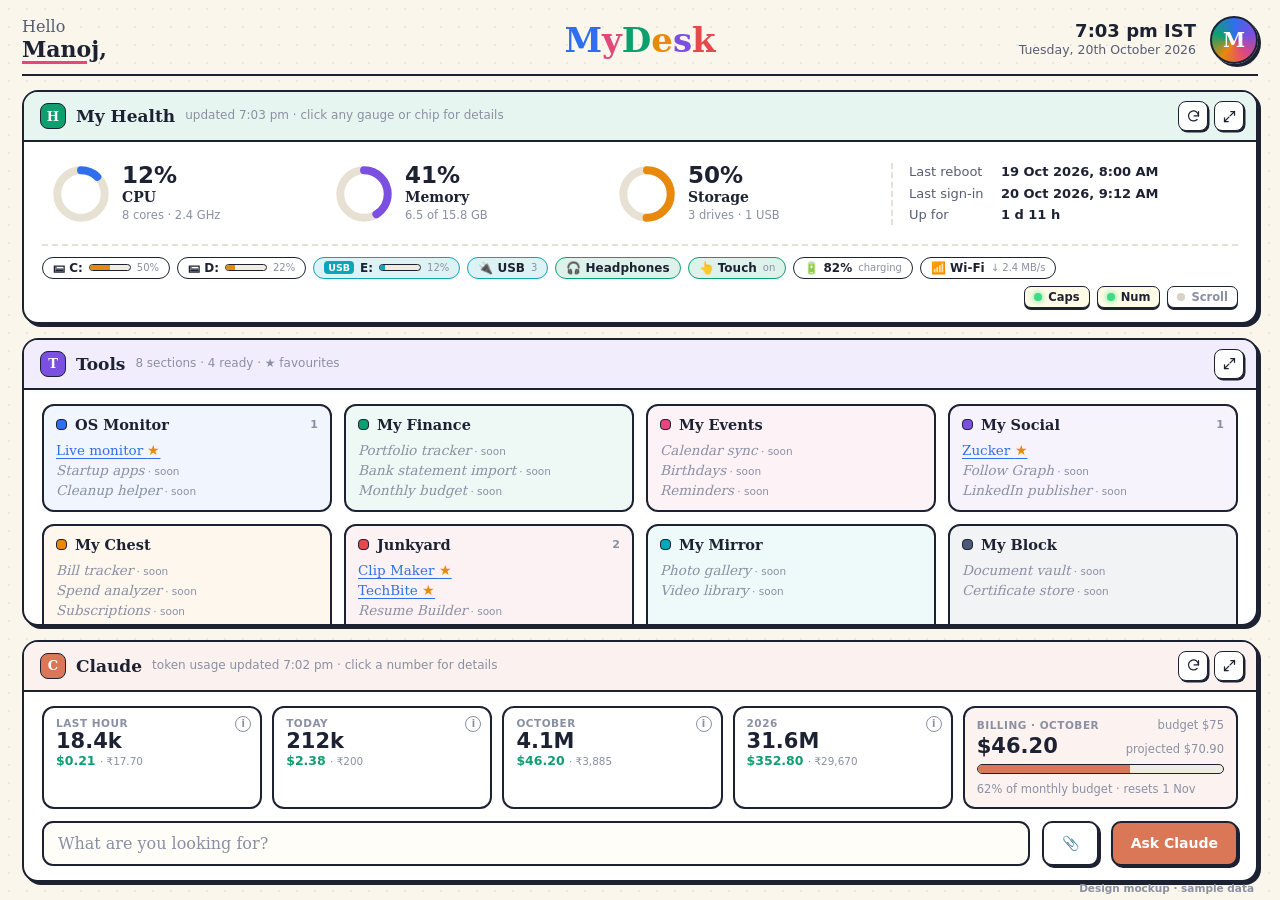
==== docs/design/lobby.html @ 80ab5604 "Design mockups: three-panel lobby (health, tools, Claude) with token usage Co-Authored-By: Claude Op" ====
<!doctype html>
<html lang="en">
<head>
<meta charset="utf-8">
<meta name="viewport" content="width=device-width, initial-scale=1">
<title>MyDesk Lobby Design</title>
<!-- Design mockup of the three-panel lobby. Open with #lobby, #health, #claude, #tokens or #max. Sample data only. -->
<style>
:root {
  --paper: #fbf6ec; --card: #fff; --ink: #1d2233; --ink-2: #565d73; --ink-3: #8a90a3; --line: #e7e1d4;
  --blue: #2f6fed; --green: #0e9f6e; --pink: #e3487a; --violet: #7b4fe0; --amber: #e8890c; --red: #e5484d;
  --cyan: #0aa5b8; --slate: #4b5876; --clay: #d97757;
  --serif: Cambria, Georgia, "DejaVu Serif", serif; --sans: "Segoe UI", system-ui, sans-serif;
}
* { box-sizing: border-box; }
body {
  margin: 0; height: 100vh; overflow: hidden; color: var(--ink); font: 14px/1.45 var(--sans);
  background: var(--paper) radial-gradient(rgba(29,34,51,.07) 1px, transparent 1px) 0 0 / 18px 18px;
}
.app { height: 100vh; display: grid; grid-template-rows: auto 1fr; gap: 14px; padding: 16px 22px 18px; }

/* header */
.top { display: grid; grid-template-columns: 1fr auto 1fr; align-items: center; padding-bottom: 10px; border-bottom: 2.5px solid var(--ink); }
.hello { font: 600 22px/1.15 var(--serif); }
.hello span { display: block; font-weight: 400; font-size: 16px; color: var(--ink-2); }
.hello b { text-decoration: underline 3px var(--pink); text-underline-offset: 4px; }
.brand { margin: 0; font: 700 34px/1 var(--serif); }
.who { justify-self: end; display: flex; gap: 14px; align-items: center; text-align: right; }
.who .t { font: 600 18px var(--sans); } .who .d { font-size: 12.5px; color: var(--ink-2); }
.avatar { width: 48px; height: 48px; border-radius: 50%; display: grid; place-items: center; color: #fff; font: 700 20px var(--serif);
  border: 2.5px solid var(--ink); box-shadow: 3px 3px 0 var(--ink);
  background: conic-gradient(var(--blue), var(--violet), var(--pink), var(--amber), var(--green), var(--blue)); }

/* panels */
.panels { min-height: 0; display: grid; gap: 14px; transition: grid-template-rows .3s; }
.panel { position: relative; min-height: 0; display: flex; flex-direction: column; background: var(--card);
  border: 2px solid var(--ink); border-radius: 16px; box-shadow: 3px 3px 0 var(--ink); overflow: hidden; }
.ph { display: flex; align-items: center; gap: 10px; padding: 9px 12px 9px 16px; border-bottom: 2px solid var(--ink);
  background: color-mix(in srgb, var(--pc) 10%, #fff); }
.ph .badge { width: 26px; height: 26px; border-radius: 8px; display: grid; place-items: center; background: var(--pc); color: #fff;
  border: 1.75px solid var(--ink); font: 700 13px var(--serif); }
.ph h2 { margin: 0; font: 700 17px var(--serif); }
.ph .meta { color: var(--ink-3); font-size: 12px; }
.ph .acts { margin-left: auto; display: flex; gap: 6px; }
.ib { width: 30px; height: 30px; display: grid; place-items: center; border: 1.75px solid var(--ink); border-radius: 8px; background: #fff;
  box-shadow: 1.5px 1.5px 0 var(--ink); cursor: pointer; }
.ib svg { width: 15px; height: 15px; stroke: var(--ink); fill: none; stroke-width: 2; stroke-linecap: round; stroke-linejoin: round; }
.ib.hint { outline: 3px solid color-mix(in srgb, var(--pc) 45%, transparent); outline-offset: 2px; }
.pb { flex: 1; min-height: 0; padding: 14px 18px; overflow: hidden; }
.panel.collapsed .pb { padding: 0 16px; display: flex; align-items: center; gap: 10px; overflow: hidden; }
.panel.collapsed .ph { border-bottom: none; }
.panel.collapsed { flex-direction: row; }
.panel.collapsed .ph { flex: none; background: none; padding-right: 8px; }
.panel.collapsed .acts { order: 9; margin-left: 0; padding-right: 10px; align-self: center; }
.panel.hidden { display: none; }

/* health */
.gauges { display: grid; grid-template-columns: repeat(3, 1fr) 1.3fr; gap: 16px; align-items: center; }
.g { display: flex; align-items: center; gap: 12px; padding: 6px 8px; border-radius: 12px; border: 2px solid transparent; cursor: pointer; }
.g.sel { border-color: var(--ink); background: color-mix(in srgb, var(--gc) 10%, #fff); box-shadow: 2px 2px 0 var(--ink); }
.g svg { width: 58px; height: 58px; transform: rotate(-90deg); flex: none; }
.g circle { fill: none; stroke-width: 6; }
.g b { display: block; font: 700 23px/1 var(--sans); } .g span { font: 600 14px var(--serif); } .g small { display: block; font-size: 11.5px; color: var(--ink-3); }
.facts { display: grid; gap: 3px; padding-left: 16px; border-left: 2px dashed var(--line); font-size: 13px; }
.facts div { display: flex; gap: 8px; } .facts span { color: var(--ink-2); min-width: 84px; }
.inds { display: flex; flex-wrap: wrap; gap: 7px; align-items: center; margin-top: 12px; padding-top: 11px; border-top: 2px dashed var(--line); }
.chip { display: inline-flex; align-items: center; gap: 6px; padding: 3px 10px; border: 1.75px solid var(--ink); border-radius: 999px;
  background: #fff; font: 600 12px var(--sans); white-space: nowrap; cursor: pointer; }
.chip small { color: var(--ink-3); font-weight: 500; }
.chip .bar { width: 42px; height: 7px; border: 1.25px solid var(--ink); border-radius: 9px; background: #f1ece1; overflow: hidden; }
.chip .bar i { display: block; height: 100%; background: var(--amber); }
.chip.usb { background: color-mix(in srgb, var(--cyan) 14%, #fff); border-color: var(--cyan); }
.chip.usb .bar i { background: var(--cyan); }
.chip.green { background: color-mix(in srgb, var(--green) 14%, #fff); border-color: var(--green); }
.tagx { font: 800 9.5px var(--sans); color: #fff; background: var(--cyan); border-radius: 4px; padding: 1px 4px; }
.key { display: inline-flex; align-items: center; gap: 6px; padding: 3px 9px; border: 1.75px solid var(--ink); border-radius: 7px;
  box-shadow: 0 2px 0 var(--ink); background: #fff; font: 700 11.5px var(--sans); color: var(--ink-3); }
.key::before { content: ""; width: 8px; height: 8px; border-radius: 50%; background: #d9d3c5; }
.key.lit { color: var(--ink); background: #fffbe6; } .key.lit::before { background: #3ddc84; box-shadow: 0 0 6px #3ddc84; }
.keys { margin-left: auto; display: flex; gap: 7px; }

/* tools */
.toolgrid { display: grid; grid-template-columns: repeat(4, 1fr); gap: 12px; height: 100%; }
.sec { border: 2px solid var(--ink); border-radius: 12px; padding: 10px 12px; background: color-mix(in srgb, var(--sc) 7%, #fff); }
.sec h3 { margin: 0 0 7px; display: flex; align-items: center; gap: 8px; font: 700 14.5px var(--serif); }
.sec h3 i { width: 11px; height: 11px; border-radius: 4px; background: var(--sc); border: 1.5px solid var(--ink); }
.sec h3 small { margin-left: auto; font: 600 11px var(--sans); color: var(--ink-3); }
.sec a { display: block; padding: 2px 0; color: var(--blue); text-decoration: underline; text-underline-offset: 3px; font: 500 13.5px var(--serif); }
.sec a.soon { color: var(--ink-3); text-decoration: none; font-style: italic; }
.sec a.soon::after { content: " · soon"; font: 500 10.5px var(--sans); }
.star { color: var(--amber); text-decoration: none !important; }

/* collapsed strips */
.strip-label { font: 700 11px var(--sans); color: var(--ink-3); text-transform: uppercase; letter-spacing: .5px; white-space: nowrap; }
.note { display: inline-flex; align-items: center; gap: 7px; padding: 4px 11px; border-radius: 999px; border: 1.75px solid var(--ink);
  background: #fff; font: 500 12.5px var(--sans); white-space: nowrap; }
.note .dot { width: 8px; height: 8px; border-radius: 50%; background: var(--nc, var(--red)); }
.note time { color: var(--ink-3); font-size: 11.5px; }
.fav { display: inline-flex; align-items: center; gap: 7px; padding: 4px 11px; border-radius: 9px; border: 1.75px solid var(--ink);
  background: color-mix(in srgb, var(--sc) 14%, #fff); box-shadow: 1.5px 1.5px 0 var(--ink); font: 700 12.5px var(--serif); white-space: nowrap; }
.fav i { width: 9px; height: 9px; border-radius: 3px; background: var(--sc); border: 1.25px solid var(--ink); }
.vr { width: 2px; align-self: stretch; margin: 10px 4px; background: var(--line); }
.mini { display: inline-flex; gap: 5px; align-items: baseline; font: 600 12.5px var(--sans); white-space: nowrap; }
.mini b { font-size: 15px; }
.mini-ring { width: 18px; height: 18px; border-radius: 50%; background: conic-gradient(var(--c) calc(var(--p) * 1%), #e7e1d4 0); align-self: center; }

/* claude */
.prompt { display: flex; gap: 12px; align-items: center; }
.prompt .in { flex: 1; padding: 11px 14px; border: 2.5px solid var(--ink); border-radius: 11px; background: #fffdf8; font: 400 16px var(--serif); color: var(--ink-3); }
.btn { padding: 10px 18px; border: 2px solid var(--ink); border-radius: 10px; background: var(--clay); color: #fff; font-weight: 700; box-shadow: 2px 2px 0 var(--ink); white-space: nowrap; }
.btn.ghost { background: #fff; color: var(--ink); }
.usage { display: grid; grid-template-columns: repeat(4, 1fr) 1.25fr; gap: 10px; margin-bottom: 12px; }
.stat { position: relative; padding: 9px 12px; border: 2px solid var(--ink); border-radius: 12px; background: #fff; cursor: pointer; }
.stat.sel { background: color-mix(in srgb, var(--clay) 12%, #fff); box-shadow: 2px 2px 0 var(--ink); }
.stat .k { font: 700 10.5px var(--sans); color: var(--ink-3); text-transform: uppercase; letter-spacing: .5px; }
.stat .v { font: 700 21px/1.15 var(--sans); font-variant-numeric: tabular-nums; }
.stat .c { font: 600 12.5px var(--sans); color: var(--green); }
.stat .c small { color: var(--ink-3); font-weight: 500; }
.stat .info { position: absolute; top: 8px; right: 9px; width: 16px; height: 16px; border-radius: 50%; border: 1.5px solid var(--ink-3);
  font: 700 10px/13px var(--sans); text-align: center; color: var(--ink-3); }
.bill { padding: 9px 12px; border: 2px solid var(--ink); border-radius: 12px; background: color-mix(in srgb, var(--clay) 9%, #fff); }
.bill .row { display: flex; justify-content: space-between; align-items: baseline; }
.bill .v { font: 700 21px/1.15 var(--sans); }
.meter { height: 10px; border: 1.5px solid var(--ink); border-radius: 9px; background: #f1ece1; overflow: hidden; margin: 6px 0 4px; }
.meter i { display: block; height: 100%; background: var(--clay); }
.bill small { color: var(--ink-3); font-size: 11.5px; }
.stat-k { font: 700 10.5px var(--sans); color: var(--ink-3); text-transform: uppercase; letter-spacing: .5px; }

.cl-grid { display: grid; grid-template-columns: 1fr 470px; gap: 16px; height: 100%; min-height: 0; }
.chat { display: flex; flex-direction: column; gap: 10px; min-height: 0; }
.msgs { flex: 1; min-height: 0; overflow: hidden; display: flex; flex-direction: column; gap: 10px; padding: 4px 2px; }
.m { max-width: 82%; padding: 10px 14px; border: 2px solid var(--ink); border-radius: 14px; font-size: 13.5px; }
.m.u { align-self: flex-end; background: #eef3ff; border-bottom-right-radius: 4px; }
.m.a { align-self: flex-start; background: #fff; border-bottom-left-radius: 4px; }
.m .tk { display: block; margin-top: 5px; font: 600 11px var(--sans); color: var(--ink-3); }
.m ul { margin: 6px 0 0; padding-left: 18px; }
.side { display: flex; flex-direction: column; gap: 12px; min-height: 0; }
.card { border: 2px solid var(--ink); border-radius: 12px; padding: 11px 14px; background: #fff; }
.card h4 { margin: 0 0 8px; font: 700 14px var(--serif); display: flex; align-items: center; }
.card h4 small { margin-left: auto; font: 500 11.5px var(--sans); color: var(--ink-3); }
.s4 { display: grid; grid-template-columns: 1fr 1fr; gap: 9px; }
.chart svg { display: block; width: 100%; height: auto; }
.legend { display: flex; gap: 14px; font-size: 11.5px; color: var(--ink-2); margin-top: 4px; }
.legend i { display: inline-block; width: 10px; height: 10px; border-radius: 3px; margin-right: 5px; vertical-align: -1px; border: 1px solid var(--ink); }

/* token meta popover */
.pop { position: absolute; z-index: 5; width: 430px; padding: 14px 16px; background: #fff; border: 2.5px solid var(--ink); border-radius: 14px; box-shadow: 5px 5px 0 var(--ink); }
.pop::before { content: ""; position: absolute; top: -9px; left: var(--ax, 46px); width: 14px; height: 14px; background: #fff; border-left: 2.5px solid var(--ink); border-top: 2.5px solid var(--ink); transform: rotate(45deg); }
.pop h4 { margin: 0 0 2px; font: 700 16px var(--serif); display: flex; }
.pop h4 small { margin-left: auto; font: 500 12px var(--sans); color: var(--ink-3); }
.pop .sub { color: var(--ink-3); font-size: 12px; margin-bottom: 10px; }
.pop table { width: 100%; border-collapse: collapse; font-size: 13px; }
.pop td, .pop th { padding: 5px 4px; border-top: 1px solid var(--line); text-align: left; }
.pop th { font: 700 10.5px var(--sans); color: var(--ink-3); text-transform: uppercase; letter-spacing: .4px; border-top: none; }
.pop td.n, .pop th.n { text-align: right; font-variant-numeric: tabular-nums; }
.pop tr.tot td { font-weight: 700; border-top: 2px solid var(--ink); }
.split { display: flex; height: 14px; border: 1.5px solid var(--ink); border-radius: 8px; overflow: hidden; margin: 6px 0 4px; }
.split i { display: block; height: 100%; }

/* health detail */
.hd { display: grid; grid-template-columns: 1.35fr 1fr; gap: 14px; margin-top: 14px; }
.drv { display: grid; grid-template-columns: 92px 1fr 150px; gap: 10px; align-items: center; padding: 6px 0; border-top: 1px solid var(--line); font-size: 13px; }
.drv:first-of-type { border-top: none; }
.drv b { font-size: 14px; } .drv small { color: var(--ink-3); display: block; font-size: 11.5px; }
.drv .big { height: 12px; border: 1.5px solid var(--ink); border-radius: 9px; background: #f1ece1; overflow: hidden; }
.drv .big i { display: block; height: 100%; background: var(--amber); }
.ev { display: grid; grid-template-columns: 52px 18px 1fr; gap: 6px; padding: 4px 0; font-size: 13px; align-items: center; }
.ev time { color: var(--ink-3); font-variant-numeric: tabular-nums; font-size: 12px; }
.ev .d { width: 10px; height: 10px; border-radius: 50%; border: 1.5px solid var(--ink); background: var(--ec); }
.devs { display: grid; grid-template-columns: 1fr 1fr; gap: 6px 14px; font-size: 13px; }
.devs div { display: flex; gap: 8px; align-items: center; }
.devs small { color: var(--ink-3); margin-left: auto; }
.cores { display: grid; grid-template-columns: repeat(8, 1fr); gap: 6px; height: 86px; align-items: end; }
.cores div { position: relative; height: 100%; border: 1.5px solid var(--ink); border-radius: 6px; background: #f1ece1; overflow: hidden; }
.cores i { position: absolute; left: 0; right: 0; bottom: 0; background: var(--blue); }
.procs { width: 100%; border-collapse: collapse; font-size: 13px; }
.procs td, .procs th { padding: 5px 6px; border-top: 1px solid var(--line); text-align: left; }
.procs th { border-top: none; font: 700 10.5px var(--sans); color: var(--ink-3); text-transform: uppercase; }
.procs .n { text-align: right; font-variant-numeric: tabular-nums; }

.callout { position: absolute; z-index: 9; background: var(--ink); color: #fff; font: 600 12px var(--sans); padding: 5px 10px; border-radius: 8px; white-space: nowrap; }
.callout::after { content: ""; position: absolute; width: 8px; height: 8px; background: var(--ink); transform: rotate(45deg); }
.callout.down::after { left: 18px; bottom: -4px; } .callout.up::after { left: 18px; top: -4px; } .callout.right::after { right: -4px; top: 9px; }
.sample { position: fixed; right: 26px; bottom: 6px; font: 600 10.5px var(--sans); color: var(--ink-3); }
</style>
</head>
<body>
<div class="app">
  <header class="top">
    <div class="hello"><span>Hello</span><b>Manoj</b>,</div>
    <h1 class="brand"><span style="color:var(--blue)">M</span><span style="color:var(--pink)">y</span><span style="color:var(--green)">D</span><span style="color:var(--amber)">e</span><span style="color:var(--violet)">s</span><span style="color:var(--red)">k</span></h1>
    <div class="who"><div><div class="t">7:03 pm IST</div><div class="d">Tuesday, 20th October 2026</div></div><div class="avatar">M</div></div>
  </header>
  <main class="panels" id="panels"></main>
</div>
<div class="sample">Design mockup · sample data</div>

<script>
const STATE = (location.hash || "#lobby").slice(1);
const I = {
  refresh: '<svg viewBox="0 0 24 24"><path d="M20 11a8 8 0 1 0-2.3 5.7"/><path d="M20 4v7h-7"/></svg>',
  max: '<svg viewBox="0 0 24 24"><path d="M14 4h6v6"/><path d="M10 20H4v-6"/><path d="M20 4l-7 7"/><path d="M4 20l7-7"/></svg>',
  restore: '<svg viewBox="0 0 24 24"><path d="M4 14h6v6"/><path d="M20 10h-6V4"/><path d="M14 10l7-7"/><path d="M3 21l7-7"/></svg>',
};
const ib = (k, title, hint) => `<button class="ib ${hint ? "hint" : ""}" title="${title}">${I[k]}</button>`;
function head(color, letter, title, meta, acts) {
  return `<div class="ph" style="--pc:${color}"><span class="badge">${letter}</span><h2>${title}</h2><span class="meta">${meta || ""}</span><div class="acts">${acts}</div></div>`;
}
const ring = (pct, color, label, val, detail, sel) => {
  const off = 113.1 * (1 - pct / 100);
  return `<div class="g ${sel ? "sel" : ""}" style="--gc:${color}"><svg viewBox="0 0 44 44"><circle cx="22" cy="22" r="18" stroke="#e7e1d4"/><circle cx="22" cy="22" r="18" stroke="${color}" stroke-linecap="round" stroke-dasharray="113.1" stroke-dashoffset="${off}"/></svg>
    <div><b>${val}</b><span>${label}</span><small>${detail}</small></div></div>`;
};

/* ---------- health ---------- */
function healthBody(sel) {
  return `<div class="gauges">
      ${ring(12, "var(--blue)", "CPU", "12%", "8 cores · 2.4 GHz", sel === "cpu")}
      ${ring(41, "var(--violet)", "Memory", "41%", "6.5 of 15.8 GB", sel === "mem")}
      ${ring(50, "var(--amber)", "Storage", "50%", "3 drives · 1 USB", sel === "disk")}
      <div class="facts"><div><span>Last reboot</span><b>19 Oct 2026, 8:00 AM</b></div><div><span>Last sign-in</span><b>20 Oct 2026, 9:12 AM</b></div><div><span>Up for</span><b>1 d 11 h</b></div></div>
    </div>
    <div class="inds">
      <span class="chip">🖴 C: <span class="bar"><i style="width:50%"></i></span><small>50%</small></span>
      <span class="chip">🖴 D: <span class="bar"><i style="width:22%"></i></span><small>22%</small></span>
      <span class="chip usb"><span class="tagx">USB</span> E: <span class="bar"><i style="width:12%"></i></span><small>12%</small></span>
      <span class="chip usb">🔌 USB <small>3</small></span>
      <span class="chip green">🎧 Headphones</span>
      <span class="chip green">👆 Touch <small>on</small></span>
      <span class="chip">🔋 82% <small>charging</small></span>
      <span class="chip">📶 Wi-Fi <small>↓ 2.4 MB/s</small></span>
      <span class="keys"><span class="key lit">Caps</span><span class="key lit">Num</span><span class="key">Scroll</span></span>
    </div>`;
}
function healthDetail() {
  return `<div class="hd">
    <div class="card"><h4>Drives <small>click a drive to open it</small></h4>
      <div class="drv"><div><b>C:</b><small>Windows · NTFS</small></div><div class="big"><i style="width:50%"></i></div><div>118 GB free of 237 GB</div></div>
      <div class="drv"><div><b>D:</b><small>Data · NTFS</small></div><div class="big"><i style="width:22%"></i></div><div>728 GB free of 931 GB</div></div>
      <div class="drv"><div><b>E: <span class="tagx">USB</span></b><small>SANDISK · FAT32</small></div><div class="big"><i style="width:12%;background:var(--cyan)"></i></div><div>28.1 GB free of 29.8 GB</div></div>
      <div class="drv"><div><b>G:</b><small>Google Drive · network</small></div><div class="big"><i style="width:64%;background:var(--slate)"></i></div><div>5.4 GB free of 15 GB</div></div>
    </div>
    <div class="card"><h4>Today's device log <small>last 24 h</small></h4>
      <div class="ev"><time>18:42</time><span class="d" style="--ec:var(--cyan)"></span>USB drive E: (SANDISK) connected</div>
      <div class="ev"><time>17:15</time><span class="d" style="--ec:var(--green)"></span>Headphones plugged into audio jack</div>
      <div class="ev"><time>14:03</time><span class="d" style="--ec:var(--amber)"></span>C: passed 50% full</div>
      <div class="ev"><time>11:30</time><span class="d" style="--ec:var(--cyan)"></span>Phone connected (Pixel 9)</div>
      <div class="ev"><time>09:12</time><span class="d" style="--ec:var(--blue)"></span>Signed in</div>
    </div>
    <div class="card"><h4>Connected devices <small>USB · audio · input</small></h4>
      <div class="devs"><div>💾 SanDisk Ultra USB 3.0<small>storage</small></div><div>🎮 Logitech USB Receiver<small>input</small></div>
      <div>📷 HD Webcam<small>camera</small></div><div>🎧 Headphones (Realtek)<small>audio</small></div>
      <div>👆 Touch screen<small>10-point</small></div><div>⌨️ Built-in keyboard<small>input</small></div></div>
    </div>
    <div class="card"><h4>Storage trend <small>C: used, last 30 days</small></h4>
      ${sparkline([38,38,39,39,40,40,41,41,42,42,42,43,44,44,45,45,45,46,46,47,47,47,48,48,49,49,49,50,50,50], "var(--amber)")}
    </div>
  </div>`;
}
function sparkline(vals, color) {
  const w = 430, h = 70, lo = Math.min(...vals) - 2, hi = Math.max(...vals) + 2;
  const pts = vals.map((v, i) => `${(i / (vals.length - 1)) * (w - 40) + 4},${h - 14 - ((v - lo) / (hi - lo)) * (h - 22)}`).join(" ");
  const last = pts.split(" ").at(-1).split(",");
  return `<div class="chart"><svg viewBox="0 0 ${w} ${h}"><polyline points="${pts}" fill="none" stroke="${color}" stroke-width="2.5" stroke-linejoin="round"/>
    <circle cx="${last[0]}" cy="${last[1]}" r="4" fill="${color}" stroke="#1d2233" stroke-width="1.5"/>
    <text x="${+last[0] + 8}" y="${+last[1] + 4}" font-size="12" font-weight="700" fill="#1d2233" font-family="Segoe UI, sans-serif">50%</text>
    <text x="4" y="${h - 1}" font-size="10.5" fill="#8a90a3" font-family="Segoe UI, sans-serif">21 Sep</text>
    <text x="${w - 70}" y="${h - 1}" font-size="10.5" fill="#8a90a3" font-family="Segoe UI, sans-serif">today</text></svg></div>`;
}
function healthCollapsed() {
  const m = (p, c, label) => `<span class="mini"><span class="mini-ring" style="--p:${p};--c:${c}"></span><b>${p}%</b>${label}</span>`;
  return `${m(12, "var(--blue)", "CPU")}${m(41, "var(--violet)", "Mem")}${m(50, "var(--amber)", "Storage")}<span class="vr"></span>
    <span class="chip usb"><span class="tagx">USB</span> E:</span><span class="chip green">🎧</span><span class="chip">🔋 82%</span>
    <span class="keys"><span class="key lit">Caps</span><span class="key lit">Num</span><span class="key">Scroll</span></span>`;
}

/* ---------- tools ---------- */
const SECTIONS = [
  ["OS Monitor", "var(--blue)", ["★ Live monitor", "~Startup apps", "~Cleanup helper"]],
  ["My Finance", "var(--green)", ["~Portfolio tracker", "~Bank statement import", "~Monthly budget"]],
  ["My Events", "var(--pink)", ["~Calendar sync", "~Birthdays", "~Reminders"]],
  ["My Social", "var(--violet)", ["★ Zucker", "~Follow Graph", "~LinkedIn publisher"]],
  ["My Chest", "var(--amber)", ["~Bill tracker", "~Spend analyzer", "~Subscriptions"]],
  ["Junkyard", "var(--red)", ["★ Clip Maker", "★ TechBite", "~Resume Builder", "~AI Billing"]],
  ["My Mirror", "var(--cyan)", ["~Photo gallery", "~Video library"]],
  ["My Block", "var(--slate)", ["~Document vault", "~Certificate store"]],
];
function toolsBody() {
  return `<div class="toolgrid">${SECTIONS.map(([n, c, tools]) => `<div class="sec" style="--sc:${c}"><h3><i></i>${n}<small>${tools.filter((t) => !t.startsWith("~")).length || ""}</small></h3>
    ${tools.map((t) => t.startsWith("~") ? `<a class="soon">${t.slice(1)}</a>` : `<a>${t.slice(2)} <span class="star">★</span></a>`).join("")}</div>`).join("")}</div>`;
}
function toolsCollapsed() {
  const n = (c, txt, t) => `<span class="note" style="--nc:${c}"><span class="dot"></span>${txt}<time>${t}</time></span>`;
  const f = (c, txt) => `<span class="fav" style="--sc:${c}"><i></i>${txt}</span>`;
  return `<span class="strip-label">🔔 3 new</span>${n("var(--cyan)", "USB drive E: connected", "18:42")}${n("var(--red)", "Clip Maker saved “OSPF EXSTART fix”", "18:20")}<span class="note" style="--nc:var(--ink-3)">+1 more</span>
    <span class="vr"></span><span class="strip-label">★ Favourites</span>${f("var(--red)", "Clip Maker")}${f("var(--violet)", "Zucker")}${f("var(--red)", "TechBite")}${f("var(--blue)", "OS Monitor")}`;
}

/* ---------- claude ---------- */
const usageTiles = (sel) => `
  <div class="stat ${sel === "hour" ? "sel" : ""}"><span class="info">i</span><div class="k">Last hour</div><div class="v">18.4k</div><div class="c">$0.21 <small>· ₹17.70</small></div></div>
  <div class="stat ${sel === "day" ? "sel" : ""}"><span class="info">i</span><div class="k">Today</div><div class="v">212k</div><div class="c">$2.38 <small>· ₹200</small></div></div>
  <div class="stat ${sel === "month" ? "sel" : ""}"><span class="info">i</span><div class="k">October</div><div class="v">4.1M</div><div class="c">$46.20 <small>· ₹3,885</small></div></div>
  <div class="stat ${sel === "year" ? "sel" : ""}"><span class="info">i</span><div class="k">2026</div><div class="v">31.6M</div><div class="c">$352.80 <small>· ₹29,670</small></div></div>`;
const billCard = `<div class="bill"><div class="row"><span class="stat-k">Billing · October</span><small>budget $75</small></div>
  <div class="row"><span class="v">$46.20</span><small>projected $70.90</small></div><div class="meter"><i style="width:62%"></i></div><small>62% of monthly budget · resets 1 Nov</small></div>`;
const promptBar = (big) => `<div class="prompt"><div class="in" style="${big ? "" : ""}">What are you looking for?</div><span class="btn ghost">📎</span><span class="btn">Ask Claude</span></div>`;
function claudeBody() {
  return `<div class="usage">${usageTiles()}${billCard}</div>${promptBar()}`;
}
function hourChart() {
  const v = [0,0,0,0,0,0,0,2.1,6.4,11.8,14.2,9.6,4.1,8.8,16.5,21.3,12.2,7.4,24.9,18.4];
  const w = 440, h = 150, bw = (w - 40) / 24, max = 25;
  let bars = "";
  v.forEach((x, i) => {
    const bh = (x / max) * (h - 34);
    const now = i === v.length - 1;
    bars += `<rect x="${32 + i * bw + 2}" y="${h - 20 - bh}" width="${bw - 4}" height="${Math.max(bh, x ? 2 : 0)}" rx="2" fill="${now ? "#d97757" : "#e9b49c"}" stroke="#1d2233" stroke-width="${x ? 1 : 0}"/>`;
  });
  const grid = [0, 10, 20].map((t) => { const y = h - 20 - (t / max) * (h - 34); return `<line x1="30" x2="${w}" y1="${y}" y2="${y}" stroke="#e7e1d4"/><text x="24" y="${y + 4}" text-anchor="end" font-size="10.5" fill="#8a90a3">${t}k</text>`; }).join("");
  const xl = [0, 6, 12, 18].map((hr) => `<text x="${32 + hr * bw + bw / 2}" y="${h - 5}" text-anchor="middle" font-size="10.5" fill="#8a90a3">${hr}:00</text>`).join("");
  return `<div class="chart"><svg viewBox="0 0 ${w} ${h}" font-family="Segoe UI, sans-serif">${grid}${bars}${xl}
</svg><div class="legend"><span><i style="background:#e9b49c"></i>Earlier hours</span><span><i style="background:#d97757"></i>Current hour (18.4k so far)</span><span>Busiest: 18:00 · 24.9k</span></div></div>`;
}
function claudeExpanded() {
  return `<div class="cl-grid">
    <div class="chat">
      <div class="msgs">
        <div class="m u">Summarise what TechBite found today on GenAI and Spring.</div>
        <div class="m a">Four new items since this morning:
          <ul><li><b>GenAI:</b> two new open-weight model releases and an agents benchmark update</li>
          <li><b>Spring:</b> a Spring Boot patch release with a security fix — worth updating your demo repo</li>
          <li><b>Cybersec:</b> one critical advisory affecting a library in your GitHub projects</li></ul>
          <span class="tk">2,140 in · 612 out · $0.03 · claude-sonnet-5-5</span></div>
        <div class="m u">Draft a LinkedIn post about the Spring fix for Zucker.</div>
        <div class="m a">Here's a 120-word draft with a code snippet and three hashtags. Open it in Zucker to schedule it.
          <span class="tk">3,880 in · 945 out · $0.05 · claude-sonnet-5-5</span></div>
      </div>
      ${promptBar(true)}
    </div>
    <div class="side">
      <div class="s4">${usageTiles("day")}</div>
      <div class="card"><h4>Tokens per hour · today <small>input + output</small></h4>${hourChart()}</div>
      ${billCard}
    </div>
  </div>`;
}
function claudeCollapsed() {
  return `<div class="prompt" style="flex:1"><div class="in" style="padding:7px 12px;font-size:14px">What are you looking for?</div></div>
    <span class="mini">Today <b>212k</b> tokens</span><span class="mini" style="color:var(--green)"><b>$2.38</b></span>`;
}
function tokenPopover() {
  return `<div class="pop" style="right:286px;top:236px">
    <h4>Today's tokens <small>20 Oct · 9:12 am – now</small></h4>
    <div class="sub">212,480 tokens across 64 requests · $2.38</div>
    <div class="split"><i style="width:58%;background:#e9b49c"></i><i style="width:19%;background:#d97757"></i><i style="width:17%;background:#7b4fe0"></i><i style="width:6%;background:#0aa5b8"></i></div>
    <div class="legend" style="flex-wrap:wrap"><span><i style="background:#e9b49c"></i>Input 123k</span><span><i style="background:#d97757"></i>Output 40k</span><span><i style="background:#7b4fe0"></i>Cache read 36k</span><span><i style="background:#0aa5b8"></i>Cache write 13k</span></div>
    <table style="margin-top:10px"><tr><th>Model</th><th class="n">Requests</th><th class="n">Tokens</th><th class="n">Cost</th></tr>
      <tr><td>claude-sonnet-5-5</td><td class="n">51</td><td class="n">168.2k</td><td class="n">$1.71</td></tr>
      <tr><td>claude-haiku-5-5</td><td class="n">11</td><td class="n">31.9k</td><td class="n">$0.09</td></tr>
      <tr><td>claude-opus-5-5</td><td class="n">2</td><td class="n">12.4k</td><td class="n">$0.58</td></tr>
      <tr class="tot"><td>Total</td><td class="n">64</td><td class="n">212.5k</td><td class="n">$2.38</td></tr></table>
    <table style="margin-top:8px"><tr><th>By tool</th><th class="n">Tokens</th><th class="n">Cost</th></tr>
      <tr><td>Claude chat</td><td class="n">118.6k</td><td class="n">$1.42</td></tr>
      <tr><td>TechBite</td><td class="n">61.3k</td><td class="n">$0.58</td></tr>
      <tr><td>Zucker</td><td class="n">32.6k</td><td class="n">$0.38</td></tr></table>
    <div class="sub" style="margin:10px 0 0">Avg 3.3k tokens per request · busiest hour 18:00 (24.9k)</div>
  </div>`;
}

/* ---------- assemble states ---------- */
const P = document.getElementById("panels");
const panel = (cls, head_, body) => `<section class="panel ${cls}">${head_}<div class="pb">${body}</div></section>`;
const HC = "var(--green)", TC = "var(--violet)", CC = "var(--clay)";
const healthActs = (expanded, hint) => ib("refresh", "Refresh stats", hint === "refresh") + (expanded ? ib("restore", "Restore", hint === "restore") : ib("max", "Maximize", hint === "max"));
const claudeActs = (expanded, hint) => ib("refresh", "Refresh token stats", hint === "refresh") + (expanded ? ib("restore", "Restore", hint === "restore") : ib("max", "Maximize", hint === "max"));
const toolActs = (expanded) => expanded ? ib("restore", "Restore") : ib("max", "Maximize");

let html = "", rows = "";
let callouts = "";
if (STATE === "lobby") {
  rows = "auto 1fr auto";
  html = panel("", head(HC, "H", "My Health", "updated 7:03 pm · click any gauge or chip for details", healthActs(false)), healthBody())
       + panel("", head(TC, "T", "Tools", "8 sections · 4 ready · ★ favourites", toolActs(false)), toolsBody())
       + panel("", head(CC, "C", "Claude", "token usage updated 7:02 pm · click a number for details", claudeActs(false)), claudeBody());
} else if (STATE === "health") {
  rows = "1fr auto auto";
  html = panel("", head(HC, "H", "My Health", "Storage selected · updated 7:03 pm", healthActs(true, "restore")), healthBody("disk") + healthDetail())
       + panel("collapsed", head(TC, "T", "Tools", "", toolActs(false)), toolsCollapsed())
       + panel("collapsed", head(CC, "C", "Claude", "", ""), claudeCollapsed());
  callouts = `<div class="callout" style="left:370px;top:96px">Clicked Storage → Health expands; Tools and Claude shrink to strips</div>`;
} else if (STATE === "claude" || STATE === "tokens") {
  rows = "auto auto 1fr";
  html = panel("collapsed", head(HC, "H", "My Health", "", healthActs(false)), healthCollapsed())
       + panel("collapsed", head(TC, "T", "Tools", "", toolActs(false)), toolsCollapsed())
       + panel("", head(CC, "C", "Claude", "token usage updated 7:02 pm", claudeActs(true, STATE === "claude" ? "refresh" : "")), claudeExpanded());
  if (STATE === "tokens") callouts = tokenPopover();
} else if (STATE === "max") {
  rows = "1fr";
  html = panel("", head(CC, "C", "Claude", "maximized · press Restore or Esc to return to the lobby", claudeActs(true, "restore")), claudeExpanded());
}
P.style.gridTemplateRows = rows;
P.innerHTML = html;
if (callouts) document.body.insertAdjacentHTML("beforeend", callouts);
if (STATE === "tokens") {
  // highlight the clicked "Today" tile
  const tiles = document.querySelectorAll(".side .stat");
  tiles.forEach((t) => t.classList.remove("sel"));
  tiles[1].classList.add("sel");
  const r = tiles[1].getBoundingClientRect();
  const pop = document.querySelector(".pop");
  const left = Math.min(r.right - pop.offsetWidth + 10, innerWidth - pop.offsetWidth - 16);
  pop.style.right = "auto";
  pop.style.left = `${left}px`;
  pop.style.top = `${r.bottom + 12}px`;
  pop.style.setProperty("--ax", `${r.left + r.width / 2 - left - 7}px`);
}
</script>
</body>
</html>
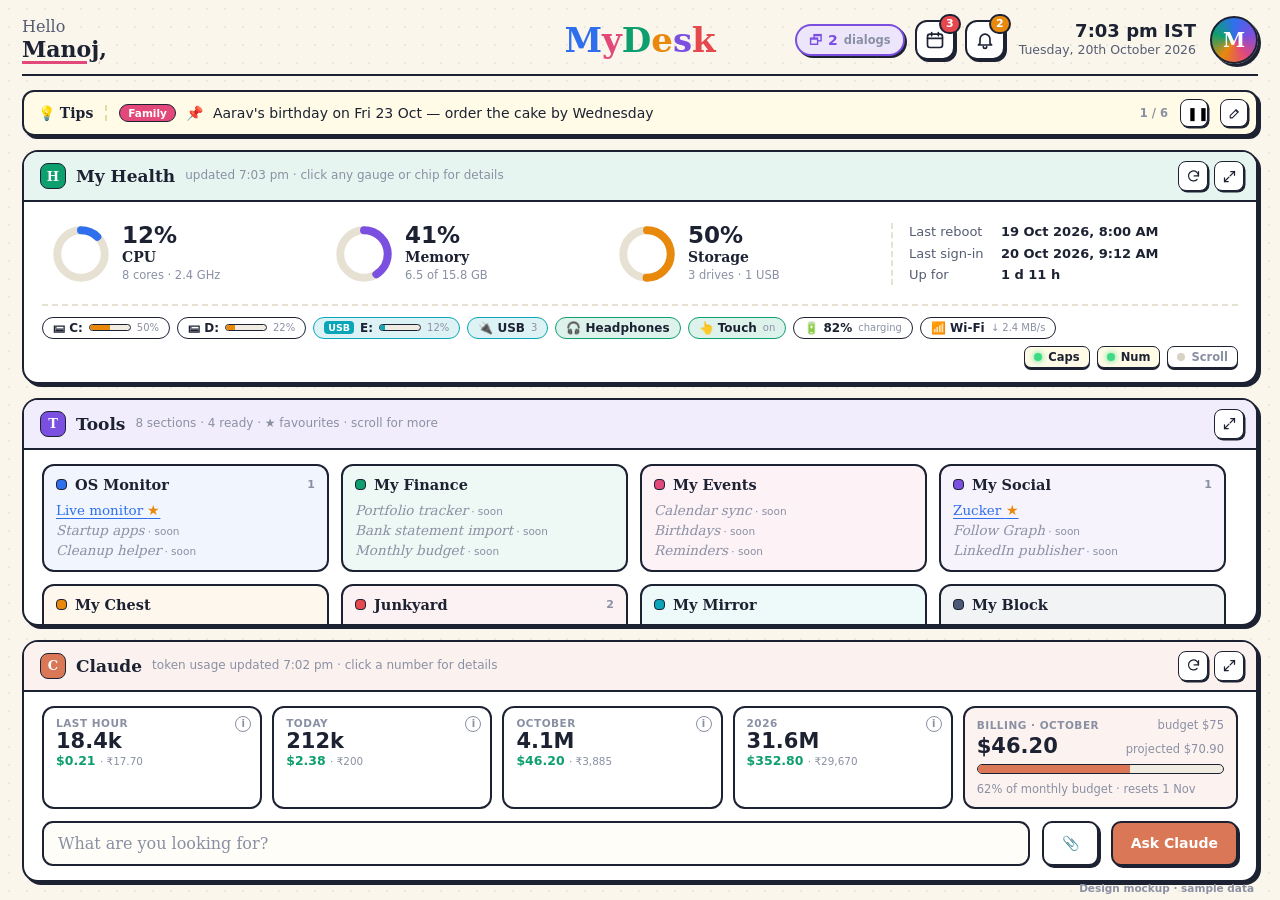
==== commit b91347f2: "Always-on app, dialog counter, MyCheats, calendar & notifications; lobby design updates - Close butt" ====
--- a/docs/design/lobby.html
+++ b/docs/design/lobby.html
@@ -4,7 +4,7 @@
 <meta charset="utf-8">
 <meta name="viewport" content="width=device-width, initial-scale=1">
 <title>MyDesk Lobby Design</title>
-<!-- Design mockup of the three-panel lobby. Open with #lobby, #health, #claude, #tokens or #max. Sample data only. -->
+<!-- Design mockup of the three-panel lobby. Open with #lobby, #health, #claude, #tokens, #max or #tips-edit. Sample data only. -->
 <style>
 :root {
   --paper: #fbf6ec; --card: #fff; --ink: #1d2233; --ink-2: #565d73; --ink-3: #8a90a3; --line: #e7e1d4;
@@ -17,7 +17,7 @@
   margin: 0; height: 100vh; overflow: hidden; color: var(--ink); font: 14px/1.45 var(--sans);
   background: var(--paper) radial-gradient(rgba(29,34,51,.07) 1px, transparent 1px) 0 0 / 18px 18px;
 }
-.app { height: 100vh; display: grid; grid-template-rows: auto 1fr; gap: 14px; padding: 16px 22px 18px; }
+.app { height: 100vh; display: grid; grid-template-rows: auto auto 1fr; gap: 14px; padding: 16px 22px 18px; }
 
 /* header */
 .top { display: grid; grid-template-columns: 1fr auto 1fr; align-items: center; padding-bottom: 10px; border-bottom: 2.5px solid var(--ink); }
@@ -53,6 +53,13 @@
 .panel.collapsed .ph { flex: none; background: none; padding-right: 8px; }
 .panel.collapsed .acts { order: 9; margin-left: 0; padding-right: 10px; align-self: center; }
 .panel.hidden { display: none; }
+/* expanded / maximized panels scroll inside themselves */
+.panel.scroll .pb { overflow-y: auto; scrollbar-gutter: stable; }
+.panel.scroll .msgs, .panel.scroll .side { overflow-y: auto; scrollbar-gutter: stable; padding-right: 6px; }
+.pb::-webkit-scrollbar, .msgs::-webkit-scrollbar, .side::-webkit-scrollbar { width: 12px; }
+.pb::-webkit-scrollbar-track, .msgs::-webkit-scrollbar-track, .side::-webkit-scrollbar-track { background: #f3efe5; border-radius: 10px; }
+.pb::-webkit-scrollbar-thumb, .msgs::-webkit-scrollbar-thumb, .side::-webkit-scrollbar-thumb { background: var(--pc, #8a90a3); border: 2px solid #f3efe5; border-radius: 10px; }
+.scroll-hint { position: absolute; right: 34px; bottom: 12px; z-index: 3; font: 700 11.5px var(--sans); color: #fff; background: var(--ink); padding: 4px 10px; border-radius: 99px; box-shadow: 2px 2px 0 rgba(0,0,0,.15); }
 
 /* health */
 .gauges { display: grid; grid-template-columns: repeat(3, 1fr) 1.3fr; gap: 16px; align-items: center; }
@@ -80,7 +87,7 @@
 .keys { margin-left: auto; display: flex; gap: 7px; }
 
 /* tools */
-.toolgrid { display: grid; grid-template-columns: repeat(4, 1fr); gap: 12px; height: 100%; }
+.toolgrid { display: grid; grid-template-columns: repeat(4, 1fr); gap: 12px; }
 .sec { border: 2px solid var(--ink); border-radius: 12px; padding: 10px 12px; background: color-mix(in srgb, var(--sc) 7%, #fff); }
 .sec h3 { margin: 0 0 7px; display: flex; align-items: center; gap: 8px; font: 700 14.5px var(--serif); }
 .sec h3 i { width: 11px; height: 11px; border-radius: 4px; background: var(--sc); border: 1.5px solid var(--ink); }
@@ -181,6 +188,44 @@
 .callout { position: absolute; z-index: 9; background: var(--ink); color: #fff; font: 600 12px var(--sans); padding: 5px 10px; border-radius: 8px; white-space: nowrap; }
 .callout::after { content: ""; position: absolute; width: 8px; height: 8px; background: var(--ink); transform: rotate(45deg); }
 .callout.down::after { left: 18px; bottom: -4px; } .callout.up::after { left: 18px; top: -4px; } .callout.right::after { right: -4px; top: 9px; }
+
+/* tips strip (vertical marquee) */
+.tips { position: relative; display: flex; align-items: center; gap: 12px; height: 46px; padding: 0 8px 0 14px;
+  background: #fffbe6; border: 2px solid var(--ink); border-radius: 12px; box-shadow: 3px 3px 0 var(--ink); }
+.tips .lbl { display: flex; align-items: center; gap: 7px; font: 700 14px var(--serif); white-space: nowrap; padding-right: 12px; border-right: 2px dashed #e6d9a8; }
+.tips .win { flex: 1; height: 42px; overflow: hidden; position: relative; -webkit-mask-image: linear-gradient(transparent, #000 22%, #000 78%, transparent); }
+.tips .track { transition: transform .7s cubic-bezier(.3,.7,.2,1); }
+.tip { height: 42px; display: flex; align-items: center; gap: 10px; font-size: 14px; white-space: nowrap; }
+.tip .tag { font: 700 10.5px var(--sans); padding: 2px 8px; border-radius: 99px; border: 1.5px solid var(--ink); background: var(--tc); color: #fff; }
+.tip .pin { color: var(--amber); }
+.tips .pos { font: 600 11.5px var(--sans); color: var(--ink-3); white-space: nowrap; }
+.tips .ib { width: 28px; height: 28px; }
+.tips .ib svg { width: 13px; height: 13px; }
+.tip-edit { position: absolute; left: 140px; top: 52px; z-index: 8; width: 720px; padding: 14px 16px; background: #fff;
+  border: 2.5px solid var(--ink); border-radius: 14px; box-shadow: 5px 5px 0 var(--ink); }
+.tip-edit h4 { margin: 0 0 8px; font: 700 16px var(--serif); display: flex; align-items: center; }
+.tip-edit h4 small { margin-left: auto; font: 500 12px var(--sans); color: var(--ink-3); }
+.te-row { display: grid; grid-template-columns: 18px 1fr 110px 28px 28px; gap: 8px; align-items: center; padding: 5px 0; border-top: 1px solid var(--line); }
+.te-row .grip { color: var(--ink-3); cursor: grab; text-align: center; }
+.te-row .txt { padding: 6px 10px; border: 1.75px solid var(--ink); border-radius: 8px; background: #fffdf8; font-size: 13.5px; white-space: nowrap; overflow: hidden; text-overflow: ellipsis; }
+.te-row .txt.editing { outline: 3px solid color-mix(in srgb, var(--amber) 40%, transparent); }
+.te-row select, .te-row .sel, .te-add .sel { padding: 5px 8px; border: 1.75px solid var(--ink); border-radius: 8px; font: 600 12px var(--sans); background: #fff; }
+.te-row .ic2 { text-align: center; font-size: 15px; color: var(--ink-3); }
+.te-row .ic2 { opacity: .28; filter: grayscale(1); }
+.te-row .ic2.on { opacity: 1; filter: none; }
+.te-add { display: grid; grid-template-columns: 1fr 110px auto; gap: 8px; margin-top: 10px; }
+.te-add .txt { padding: 8px 10px; border: 2px dashed var(--ink-3); border-radius: 8px; color: var(--ink-3); font-size: 13.5px; }
+.te-foot { display: flex; gap: 18px; align-items: center; margin-top: 12px; padding-top: 10px; border-top: 2px dashed var(--line); font-size: 12.5px; color: var(--ink-2); }
+.te-foot b { color: var(--ink); }
+.te-foot .btn { margin-left: auto; padding: 7px 16px; background: var(--amber); }
+/* header buttons (match the app) */
+.hdr-btns { display: flex; gap: 10px; align-items: center; }
+.hb { position: relative; width: 40px; height: 40px; display: grid; place-items: center; border: 2px solid var(--ink); border-radius: 12px; background: #fff; box-shadow: 2px 2px 0 var(--ink); }
+.hb svg { width: 20px; height: 20px; fill: none; stroke: var(--ink); stroke-width: 2; stroke-linecap: round; stroke-linejoin: round; }
+.hb .nb { position: absolute; top: -8px; right: -8px; min-width: 20px; height: 20px; padding: 0 5px; border: 2px solid var(--ink); border-radius: 99px; background: var(--red); color: #fff; font: 800 11px/16px var(--sans); text-align: center; }
+.hb .nb.amber { background: var(--amber); }
+.dlgc { display: inline-flex; align-items: center; gap: 6px; padding: 6px 12px; border: 2px solid var(--violet); border-radius: 99px; background: color-mix(in srgb, var(--violet) 14%, #fff); box-shadow: 2px 2px 0 var(--ink); font: 700 14px var(--sans); color: var(--violet); }
+.dlgc small { color: var(--ink-3); font-size: 11.5px; }
 .sample { position: fixed; right: 26px; bottom: 6px; font: 600 10.5px var(--sans); color: var(--ink-3); }
 </style>
 </head>
@@ -189,8 +234,19 @@
   <header class="top">
     <div class="hello"><span>Hello</span><b>Manoj</b>,</div>
     <h1 class="brand"><span style="color:var(--blue)">M</span><span style="color:var(--pink)">y</span><span style="color:var(--green)">D</span><span style="color:var(--amber)">e</span><span style="color:var(--violet)">s</span><span style="color:var(--red)">k</span></h1>
-    <div class="who"><div><div class="t">7:03 pm IST</div><div class="d">Tuesday, 20th October 2026</div></div><div class="avatar">M</div></div>
+    <div class="who"><div class="hdr-btns">
+        <span class="dlgc" title="Dialog windows open">🗗 2 <small>dialogs</small></span>
+        <span class="hb" title="Calendar"><svg viewBox="0 0 24 24"><rect x="3" y="5" width="18" height="16" rx="3"/><path d="M3 10h18M8 3v4M16 3v4"/></svg><span class="nb">3</span></span>
+        <span class="hb" title="Notifications"><svg viewBox="0 0 24 24"><path d="M6 16V11a6 6 0 0 1 12 0v5l2 2H4z"/><path d="M10 20a2 2 0 0 0 4 0"/></svg><span class="nb amber">2</span></span>
+      </div><div><div class="t">7:03 pm IST</div><div class="d">Tuesday, 20th October 2026</div></div><div class="avatar">M</div></div>
   </header>
+  <section class="tips" id="tips">
+    <span class="lbl">💡 Tips</span>
+    <div class="win"><div class="track" id="tipTrack"></div></div>
+    <span class="pos" id="tipPos">1 / 6</span>
+    <button class="ib" title="Pause">❚❚</button>
+    <button class="ib" id="tipEditBtn" title="Edit tips"><svg viewBox="0 0 24 24"><path d="M4 20h4L19 9l-4-4L4 16z"/><path d="M14 6l4 4"/></svg></button>
+  </section>
   <main class="panels" id="panels"></main>
 </div>
 <div class="sample">Design mockup · sample data</div>
@@ -254,6 +310,16 @@
     </div>
     <div class="card"><h4>Storage trend <small>C: used, last 30 days</small></h4>
       ${sparkline([38,38,39,39,40,40,41,41,42,42,42,43,44,44,45,45,45,46,46,47,47,47,48,48,49,49,49,50,50,50], "var(--amber)")}
+    </div>
+    <div class="card"><h4>CPU per core <small>right now</small></h4>
+      <div class="cores">${[18, 9, 31, 6, 12, 4, 22, 8].map((v) => `<div><i style="height:${v}%"></i></div>`).join("")}</div>
+    </div>
+    <div class="card"><h4>Busiest apps <small>CPU · memory</small></h4>
+      <table class="procs"><tr><th>App</th><th class="n">CPU %</th><th class="n">Memory</th></tr>
+        <tr><td>chrome.exe</td><td class="n">6.2</td><td class="n">1,840 MB</td></tr>
+        <tr><td>Code.exe</td><td class="n">3.1</td><td class="n">910 MB</td></tr>
+        <tr><td>pythonw.exe (MyDesk)</td><td class="n">0.8</td><td class="n">96 MB</td></tr>
+        <tr><td>Teams.exe</td><td class="n">0.7</td><td class="n">620 MB</td></tr></table>
     </div>
   </div>`;
 }
@@ -326,6 +392,9 @@
   return `<div class="cl-grid">
     <div class="chat">
       <div class="msgs">
+        <div class="m u">Which of my GitHub repos had activity this week?</div>
+        <div class="m a">Three: <b>MyDesk</b> (2 commits), <b>spring-demo</b> (1 PR merged) and <b>ccna-notes</b> (1 commit).
+          <span class="tk">1,620 in · 210 out · $0.01 · claude-haiku-5-5</span></div>
         <div class="m u">Summarise what TechBite found today on GenAI and Spring.</div>
         <div class="m a">Four new items since this morning:
           <ul><li><b>GenAI:</b> two new open-weight model releases and an agents benchmark update</li>
@@ -378,14 +447,14 @@
 
 let html = "", rows = "";
 let callouts = "";
-if (STATE === "lobby") {
+if (STATE === "lobby" || STATE === "tips-edit") {
   rows = "auto 1fr auto";
   html = panel("", head(HC, "H", "My Health", "updated 7:03 pm · click any gauge or chip for details", healthActs(false)), healthBody())
-       + panel("", head(TC, "T", "Tools", "8 sections · 4 ready · ★ favourites", toolActs(false)), toolsBody())
+       + panel("scroll", head(TC, "T", "Tools", "8 sections · 4 ready · ★ favourites · scroll for more", toolActs(false)), toolsBody())
        + panel("", head(CC, "C", "Claude", "token usage updated 7:02 pm · click a number for details", claudeActs(false)), claudeBody());
 } else if (STATE === "health") {
   rows = "1fr auto auto";
-  html = panel("", head(HC, "H", "My Health", "Storage selected · updated 7:03 pm", healthActs(true, "restore")), healthBody("disk") + healthDetail())
+  html = panel("scroll", head(HC, "H", "My Health", "Storage selected · updated 7:03 pm", healthActs(true, "restore")), healthBody("disk") + healthDetail() + `<span class="scroll-hint">Scroll for CPU cores and busiest apps ↓</span>`)
        + panel("collapsed", head(TC, "T", "Tools", "", toolActs(false)), toolsCollapsed())
        + panel("collapsed", head(CC, "C", "Claude", "", ""), claudeCollapsed());
   callouts = `<div class="callout" style="left:370px;top:96px">Clicked Storage → Health expands; Tools and Claude shrink to strips</div>`;
@@ -393,15 +462,16 @@
   rows = "auto auto 1fr";
   html = panel("collapsed", head(HC, "H", "My Health", "", healthActs(false)), healthCollapsed())
        + panel("collapsed", head(TC, "T", "Tools", "", toolActs(false)), toolsCollapsed())
-       + panel("", head(CC, "C", "Claude", "token usage updated 7:02 pm", claudeActs(true, STATE === "claude" ? "refresh" : "")), claudeExpanded());
+       + panel("scroll", head(CC, "C", "Claude", "token usage updated 7:02 pm", claudeActs(true, STATE === "claude" ? "refresh" : "")), claudeExpanded());
   if (STATE === "tokens") callouts = tokenPopover();
 } else if (STATE === "max") {
   rows = "1fr";
-  html = panel("", head(CC, "C", "Claude", "maximized · press Restore or Esc to return to the lobby", claudeActs(true, "restore")), claudeExpanded());
+  html = panel("scroll", head(CC, "C", "Claude", "maximized · press Restore or Esc to return to the lobby", claudeActs(true, "restore")), claudeExpanded());
 }
 P.style.gridTemplateRows = rows;
 P.innerHTML = html;
 if (callouts) document.body.insertAdjacentHTML("beforeend", callouts);
+document.querySelectorAll(".msgs").forEach((m) => { m.scrollTop = m.scrollHeight; });
 if (STATE === "tokens") {
   // highlight the clicked "Today" tile
   const tiles = document.querySelectorAll(".side .stat");
@@ -415,6 +485,39 @@
   pop.style.top = `${r.bottom + 12}px`;
   pop.style.setProperty("--ax", `${r.left + r.width / 2 - left - 7}px`);
 }
+
+/* ---------- tips strip ---------- */
+const TIPS = [
+  ["Family", "var(--pink)", "Aarav's birthday on Fri 23 Oct — order the cake by Wednesday", true],
+  ["CCNA", "var(--blue)", "OSPF stuck in EXSTART? Check the MTU matches on both ends"],
+  ["Spring", "var(--green)", "Spring Boot 3 needs Java 17 or newer — check JAVA_HOME before upgrading"],
+  ["Git", "var(--red)", "Undo the last commit but keep the changes: git reset --soft HEAD~1"],
+  ["Home", "var(--amber)", "Electricity bill due tomorrow — pay before 6 pm to avoid the late fee"],
+  ["GenAI", "var(--violet)", "Prompt caching cuts repeat-input cost — use it for long system prompts"],
+];
+const tipRow = ([tag, c, txt, pin]) => `<div class="tip"><span class="tag" style="--tc:${c}">${tag}</span>${pin ? '<span class="pin">📌</span>' : ""}<span>${txt}</span></div>`;
+document.getElementById("tipTrack").innerHTML = TIPS.map(tipRow).join("") + tipRow(TIPS[0]);
+let tipI = 0;
+if (!["tips-edit"].includes(STATE) && !location.search.includes("static")) {
+  setInterval(() => {
+    const tr = document.getElementById("tipTrack");
+    tipI++;
+    tr.style.transition = "";
+    tr.style.transform = `translateY(-${tipI * 42}px)`;
+    document.getElementById("tipPos").textContent = `${(tipI % TIPS.length) + 1} / ${TIPS.length}`;
+    if (tipI === TIPS.length) setTimeout(() => { tr.style.transition = "none"; tr.style.transform = "translateY(0)"; tipI = 0; }, 750);
+  }, 5000);
+}
+if (STATE === "tips-edit") {
+  const rows = TIPS.map(([tag, c, txt, pin], i) => `<div class="te-row"><span class="grip">⋮⋮</span><div class="txt ${i === 1 ? "editing" : ""}">${txt}</div>
+    <span class="sel" style="border-color:${c}">● ${tag}</span><span class="ic2 ${pin ? "on" : ""}" title="Pin to top">📌</span><span class="ic2" title="Delete">🗑</span></div>`).join("");
+  document.body.insertAdjacentHTML("beforeend", `<div class="tip-edit">
+    <h4>✏️ Edit tips<small>drag ⋮⋮ to reorder · 📌 pinned tips show first</small></h4>${rows}
+    <div class="te-add"><div class="txt">Type a new tip… e.g. "Seminar Fri 30 Oct, Hall B 10 am"</div><span class="sel">● Work</span><span class="btn" style="padding:7px 14px;background:var(--amber)">Add tip</span></div>
+    <div class="te-foot"><span>Scroll every <b>5 s ▾</b></span><span>☑ Pause when the mouse is over it</span><span>☑ Add upcoming events automatically</span><span class="btn">Done</span></div></div>`);
+  document.getElementById("tipEditBtn").classList.add("hint");
+  document.getElementById("tipEditBtn").style.setProperty("--pc", "var(--amber)");
+}
 </script>
 </body>
 </html>
